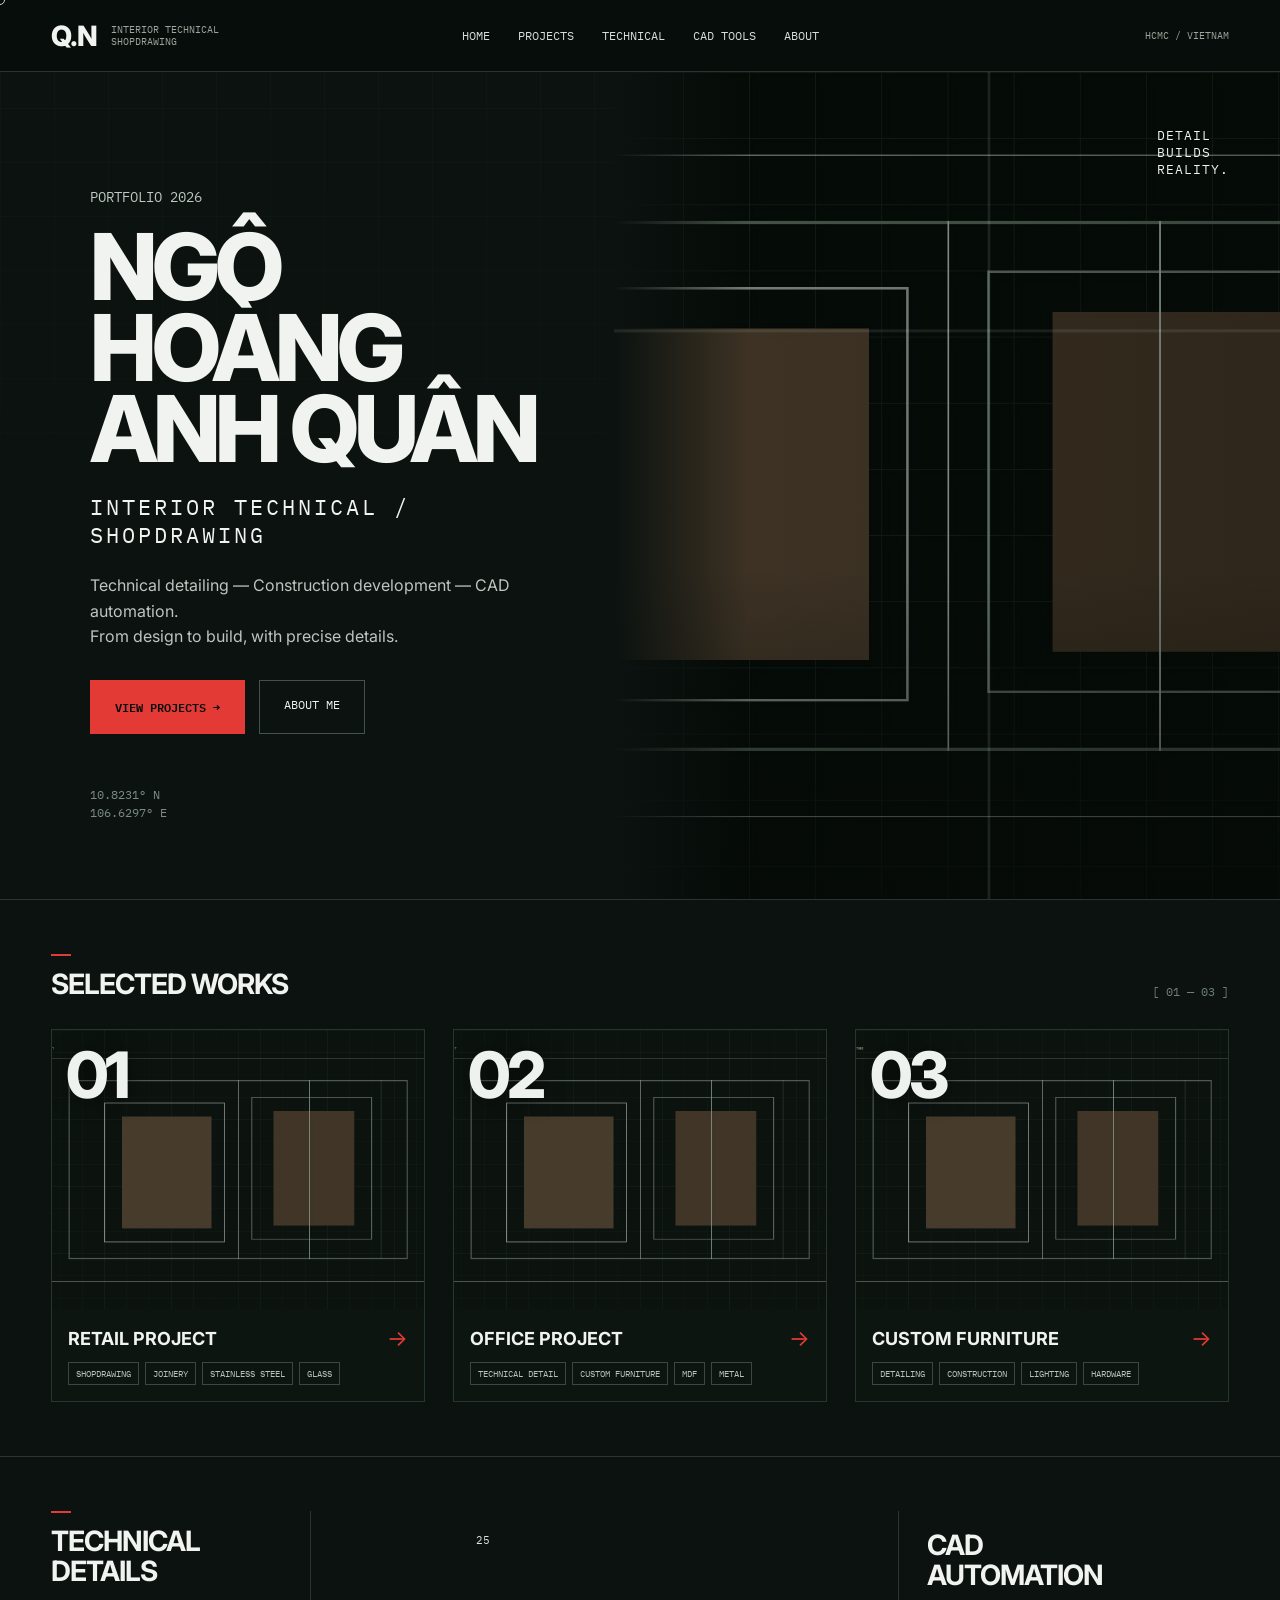
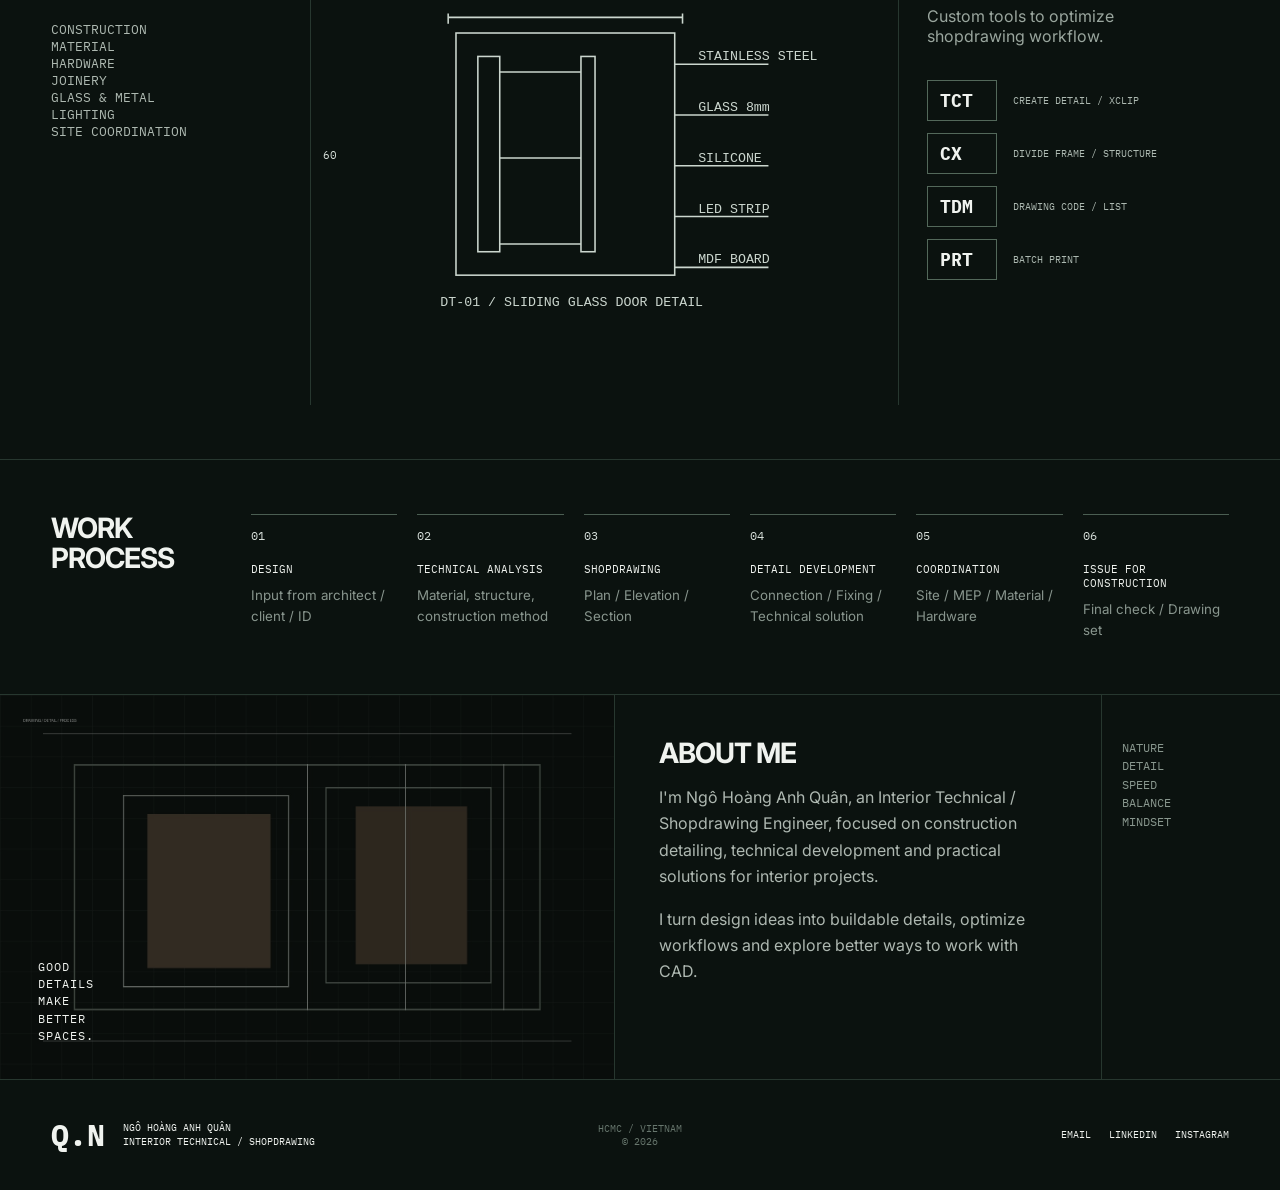
==== index.html @ d8dce6d5 "Add files via upload" ====
<!DOCTYPE html>
<html lang="vi">
<head>
  <meta charset="UTF-8" />
  <meta name="viewport" content="width=device-width, initial-scale=1.0" />
  <meta name="theme-color" content="#0b120f" />
  <title>Ngô Hoàng Anh Quân — Interior Technical / Shopdrawing</title>
  <link rel="preconnect" href="https://fonts.googleapis.com">
  <link rel="preconnect" href="https://fonts.gstatic.com" crossorigin>
  <link href="https://fonts.googleapis.com/css2?family=IBM+Plex+Mono:wght@400;500;600&family=Inter:wght@400;500;600;700;800&display=swap" rel="stylesheet">
  <link rel="stylesheet" href="style.css" />
</head>
<body>
  <div class="cursor-dot" aria-hidden="true"></div>
  <div class="page-grid" aria-hidden="true"></div>

  <header class="site-header">
    <a class="brand" href="#home">
      <span class="brand-mark">Q.N</span>
      <span class="brand-sub">INTERIOR TECHNICAL<br>SHOPDRAWING</span>
    </a>

    <nav class="desktop-nav">
      <a href="#home">HOME</a>
      <a href="#projects">PROJECTS</a>
      <a href="#details">TECHNICAL</a>
      <a href="#tools">CAD TOOLS</a>
      <a href="#about">ABOUT</a>
    </nav>

    <div class="header-meta">HCMC / VIETNAM</div>
    <button class="menu-btn" aria-label="Mở menu">☰</button>
  </header>

  <div class="mobile-menu">
    <a href="#home">HOME</a>
    <a href="#projects">PROJECTS</a>
    <a href="#details">TECHNICAL DETAILS</a>
    <a href="#tools">CAD TOOLS</a>
    <a href="#about">ABOUT</a>
    <a href="#contact">CONTACT</a>
  </div>

  <main>
    <section class="hero" id="home">
      <div class="hero-left">
        <div class="eyebrow">PORTFOLIO 2026</div>
        <h1>NGÔ HOÀNG<br>ANH QUÂN</h1>
        <div class="role">INTERIOR TECHNICAL / SHOPDRAWING</div>
        <p class="hero-copy">
          Technical detailing — Construction development — CAD automation.<br>
          From design to build, with precise details.
        </p>
        <div class="hero-actions">
          <a class="btn btn-primary" href="#projects">VIEW PROJECTS →</a>
          <a class="btn btn-ghost" href="#about">ABOUT ME</a>
        </div>
        <div class="coordinates mono">10.8231° N<br>106.6297° E</div>
      </div>

      <div class="hero-visual">
        <div class="hero-image-wrap">
          <img src="assets/hero.jpg" alt="Không gian nội thất kỹ thuật" />
          <div class="blueprint-overlay"></div>
        </div>
        <div class="side-note mono">DETAIL<br>BUILDS<br>REALITY.</div>
      </div>
    </section>

    <section class="section projects-section" id="projects">
      <div class="section-head">
        <div>
          <span class="accent-line"></span>
          <h2>SELECTED WORKS</h2>
        </div>
        <span class="mono faint">[ 01 — 03 ]</span>
      </div>

      <div class="project-grid">
        <article class="project-card">
          <div class="project-image">
            <img src="assets/project-01.jpg" alt="Retail project">
            <div class="project-number">01</div>
          </div>
          <div class="project-body">
            <div class="project-title-row">
              <h3>RETAIL PROJECT</h3><span>→</span>
            </div>
            <div class="tags">
              <span>SHOPDRAWING</span><span>JOINERY</span><span>STAINLESS STEEL</span><span>GLASS</span>
            </div>
          </div>
        </article>

        <article class="project-card">
          <div class="project-image">
            <img src="assets/project-02.jpg" alt="Office project">
            <div class="project-number">02</div>
          </div>
          <div class="project-body">
            <div class="project-title-row">
              <h3>OFFICE PROJECT</h3><span>→</span>
            </div>
            <div class="tags">
              <span>TECHNICAL DETAIL</span><span>CUSTOM FURNITURE</span><span>MDF</span><span>METAL</span>
            </div>
          </div>
        </article>

        <article class="project-card">
          <div class="project-image">
            <img src="assets/project-03.jpg" alt="Custom furniture">
            <div class="project-number">03</div>
          </div>
          <div class="project-body">
            <div class="project-title-row">
              <h3>CUSTOM FURNITURE</h3><span>→</span>
            </div>
            <div class="tags">
              <span>DETAILING</span><span>CONSTRUCTION</span><span>LIGHTING</span><span>HARDWARE</span>
            </div>
          </div>
        </article>
      </div>
    </section>

    <section class="section technical-section" id="details">
      <div class="technical-intro">
        <span class="accent-line"></span>
        <h2>TECHNICAL<br>DETAILS</h2>
        <ul class="technical-list">
          <li>CONSTRUCTION</li>
          <li>MATERIAL</li>
          <li>HARDWARE</li>
          <li>JOINERY</li>
          <li>GLASS & METAL</li>
          <li>LIGHTING</li>
          <li>SITE COORDINATION</li>
        </ul>
      </div>

      <div class="detail-drawing">
        <div class="dimension d1">25</div>
        <div class="dimension d2">60</div>
        <svg viewBox="0 0 700 500" role="img" aria-label="Technical section illustration">
          <g fill="none" stroke="currentColor" stroke-width="2">
            <rect x="160" y="90" width="280" height="310"/>
            <rect x="188" y="120" width="28" height="250"/>
            <rect x="320" y="120" width="18" height="250"/>
            <line x1="216" y1="140" x2="320" y2="140"/>
            <line x1="216" y1="250" x2="320" y2="250"/>
            <line x1="216" y1="360" x2="320" y2="360"/>
            <line x1="440" y1="130" x2="560" y2="130"/>
            <line x1="440" y1="195" x2="560" y2="195"/>
            <line x1="440" y1="260" x2="560" y2="260"/>
            <line x1="440" y1="325" x2="560" y2="325"/>
            <line x1="440" y1="390" x2="560" y2="390"/>
            <line x1="150" y1="70" x2="450" y2="70"/>
            <line x1="150" y1="65" x2="150" y2="78"/>
            <line x1="450" y1="65" x2="450" y2="78"/>
          </g>
          <g fill="currentColor" font-family="monospace" font-size="17">
            <text x="470" y="125">STAINLESS STEEL</text>
            <text x="470" y="190">GLASS 8mm</text>
            <text x="470" y="255">SILICONE</text>
            <text x="470" y="320">LED STRIP</text>
            <text x="470" y="385">MDF BOARD</text>
            <text x="140" y="440">DT-01 / SLIDING GLASS DOOR DETAIL</text>
          </g>
        </svg>
      </div>

      <aside class="cad-tools" id="tools">
        <h2>CAD<br>AUTOMATION</h2>
        <p>Custom tools to optimize shopdrawing workflow.</p>
        <div class="tool-list mono">
          <div><strong>TCT</strong><span>CREATE DETAIL / XCLIP</span></div>
          <div><strong>CX</strong><span>DIVIDE FRAME / STRUCTURE</span></div>
          <div><strong>TDM</strong><span>DRAWING CODE / LIST</span></div>
          <div><strong>PRT</strong><span>BATCH PRINT</span></div>
        </div>
      </aside>
    </section>

    <section class="section process-section">
      <div class="process-title">
        <h2>WORK<br>PROCESS</h2>
      </div>
      <div class="process-grid">
        <div><span>01</span><strong>DESIGN</strong><small>Input from architect / client / ID</small></div>
        <div><span>02</span><strong>TECHNICAL ANALYSIS</strong><small>Material, structure, construction method</small></div>
        <div><span>03</span><strong>SHOPDRAWING</strong><small>Plan / Elevation / Section</small></div>
        <div><span>04</span><strong>DETAIL DEVELOPMENT</strong><small>Connection / Fixing / Technical solution</small></div>
        <div><span>05</span><strong>COORDINATION</strong><small>Site / MEP / Material / Hardware</small></div>
        <div><span>06</span><strong>ISSUE FOR CONSTRUCTION</strong><small>Final check / Drawing set</small></div>
      </div>
    </section>

    <section class="section about-section" id="about">
      <div class="about-image">
        <img src="assets/about.jpg" alt="Bản vẽ kỹ thuật và dụng cụ">
        <div class="about-quote">GOOD<br>DETAILS<br>MAKE<br>BETTER<br>SPACES.</div>
      </div>
      <div class="about-copy">
        <h2>ABOUT ME</h2>
        <p>
          I'm Ngô Hoàng Anh Quân, an Interior Technical / Shopdrawing Engineer,
          focused on construction detailing, technical development and practical
          solutions for interior projects.
        </p>
        <p>
          I turn design ideas into buildable details, optimize workflows and explore
          better ways to work with CAD.
        </p>
      </div>
      <div class="about-side mono">NATURE<br>DETAIL<br>SPEED<br>BALANCE<br>MINDSET</div>
    </section>
  </main>

  <footer id="contact">
    <div>
      <strong class="footer-mark">Q.N</strong>
      <span>NGÔ HOÀNG ANH QUÂN<br>INTERIOR TECHNICAL / SHOPDRAWING</span>
    </div>
    <div class="mono footer-center">HCMC / VIETNAM<br>© 2026</div>
    <div class="footer-links">
      <a href="mailto:your@email.com">EMAIL</a>
      <a href="#">LINKEDIN</a>
      <a href="#">INSTAGRAM</a>
    </div>
  </footer>

  <script src="script.js"></script>
</body>
</html>
---- style.css ----
:root{
  --bg:#0b120f;
  --bg2:#111a15;
  --panel:#121d17;
  --text:#f0f3ef;
  --muted:#9ca69e;
  --green:#6f8c72;
  --line:#27372f;
  --red:#e43a35;
  --white:#ffffff;
}
*{box-sizing:border-box}
html{scroll-behavior:smooth}
body{
  margin:0;
  font-family:Inter,system-ui,sans-serif;
  background:var(--bg);
  color:var(--text);
  overflow-x:hidden;
}
a{color:inherit;text-decoration:none}
img{display:block;width:100%}
.mono{font-family:"IBM Plex Mono",monospace}
.page-grid{
  position:fixed; inset:0; pointer-events:none; z-index:-1;
  background:
    linear-gradient(rgba(90,120,96,.07) 1px,transparent 1px),
    linear-gradient(90deg,rgba(90,120,96,.07) 1px,transparent 1px);
  background-size:54px 54px;
  mask-image:linear-gradient(to bottom,rgba(0,0,0,.8),transparent 90%);
}
.site-header{
  position:sticky; top:0; z-index:30;
  height:72px; padding:0 4vw;
  display:grid; grid-template-columns:1fr auto 1fr;
  align-items:center;
  background:rgba(7,13,10,.85);
  border-bottom:1px solid var(--line);
  backdrop-filter:blur(14px);
}
.brand{display:flex;align-items:center;gap:14px}
.brand-mark{font-size:28px;font-weight:800;letter-spacing:-1px}
.brand-sub{font:10px/1.2 "IBM Plex Mono";color:var(--muted)}
.desktop-nav{display:flex;gap:28px;font:12px "IBM Plex Mono"}
.desktop-nav a{position:relative;padding:27px 0;color:#d8ded9}
.desktop-nav a:after{
  content:"";position:absolute;left:0;bottom:19px;width:0;height:2px;background:var(--red);transition:.25s;
}
.desktop-nav a:hover:after{width:100%}
.header-meta{justify-self:end;font:10px "IBM Plex Mono";color:var(--muted)}
.menu-btn{display:none;background:none;border:0;color:white;font-size:24px}
.mobile-menu{
  display:none; position:fixed; top:72px; left:0; right:0; z-index:29;
  background:#0d1511;border-bottom:1px solid var(--line);padding:20px 4vw;
}
.mobile-menu a{display:block;padding:14px 0;font:14px "IBM Plex Mono";border-bottom:1px solid #1d2a22}

.hero{
  min-height:calc(100vh - 72px);
  display:grid; grid-template-columns:48% 52%;
  border-bottom:1px solid var(--line);
}
.hero-left{
  padding:7vw 4vw 4vw 7vw;
  position:relative;
  display:flex;flex-direction:column;justify-content:center;
}
.eyebrow{font:14px "IBM Plex Mono";color:#bec9c1;margin-bottom:20px}
.hero h1{
  font-size:clamp(58px,7.2vw,120px);
  line-height:.88;margin:0 0 24px;letter-spacing:-5px;font-weight:800;
}
.role{font:clamp(16px,1.7vw,27px) "IBM Plex Mono";letter-spacing:3px}
.hero-copy{color:#bcc5bf;line-height:1.6;font-size:16px;margin:24px 0 30px}
.hero-actions{display:flex;gap:14px}
.btn{padding:16px 24px;border:1px solid #425249;font:12px "IBM Plex Mono"}
.btn-primary{background:var(--red);border-color:var(--red);color:#080a09;font-weight:600}
.btn:hover{transform:translateY(-2px)}
.coordinates{margin-top:52px;color:#7d8b82;font-size:12px;line-height:1.5}
.hero-visual{position:relative;min-height:620px}
.hero-image-wrap{position:absolute;inset:0;overflow:hidden}
.hero-image-wrap:after{
  content:"";position:absolute;inset:0;
  background:linear-gradient(90deg,var(--bg),transparent 20%,rgba(4,8,6,.15)),linear-gradient(to top,rgba(5,10,7,.6),transparent 40%);
}
.hero-image-wrap img{height:100%;object-fit:cover;filter:saturate(.72) contrast(1.08) brightness(.72)}
.blueprint-overlay{
  position:absolute;inset:0;z-index:2;
  background:
   linear-gradient(90deg,transparent 56%,rgba(224,240,229,.15) 56.3%,transparent 56.6%),
   linear-gradient(transparent 31%,rgba(224,240,229,.12) 31.3%,transparent 31.6%);
}
.side-note{position:absolute;right:4vw;top:55px;z-index:3;font-size:13px;letter-spacing:1px}

.section{padding:54px 4vw;border-bottom:1px solid var(--line)}
.section-head{display:flex;align-items:end;justify-content:space-between;margin-bottom:30px}
.section-head h2,.technical-section h2,.about-section h2,.process-section h2{
  margin:0;font-size:28px;line-height:1.05;letter-spacing:-1px
}
.accent-line{display:block;width:20px;height:2px;background:var(--red);margin-bottom:14px}
.faint{color:#718077;font-size:12px}

.project-grid{display:grid;grid-template-columns:repeat(3,1fr);gap:28px}
.project-card{border:1px solid #26372e;background:rgba(14,23,18,.7);transition:.25s}
.project-card:hover{transform:translateY(-6px);border-color:#5f7566}
.project-image{position:relative;aspect-ratio:4/3;overflow:hidden}
.project-image img{height:100%;object-fit:cover;filter:saturate(.75) brightness(.8);transition:.35s}
.project-card:hover img{transform:scale(1.03);filter:saturate(.9) brightness(.9)}
.project-number{
  position:absolute;left:14px;top:6px;font-size:64px;font-weight:800;letter-spacing:-4px;
  color:#eef2ef;text-shadow:0 1px 20px rgba(0,0,0,.5)
}
.project-body{padding:16px}
.project-title-row{display:flex;justify-content:space-between;align-items:center}
.project-title-row h3{margin:0;font-size:18px}
.project-title-row span{color:var(--red);font-size:22px}
.tags{display:flex;flex-wrap:wrap;gap:6px;margin-top:11px}
.tags span{border:1px solid #384a3f;padding:5px 7px;font:9px "IBM Plex Mono";color:#b8c2bb}

.technical-section{
  display:grid;grid-template-columns:22% 50% 28%;padding-left:4vw;padding-right:4vw
}
.technical-intro{padding-right:28px}
.technical-list{list-style:none;padding:35px 0 0;margin:0;color:#aeb9b1;line-height:1.6;font:13px "IBM Plex Mono"}
.detail-drawing{position:relative;border-left:1px solid var(--line);border-right:1px solid var(--line);padding:20px;color:#cbd6ce}
.detail-drawing svg{width:100%;height:100%;min-height:450px}
.dimension{position:absolute;font:11px "IBM Plex Mono";color:#d9e2dc}
.d1{left:28%;top:22px}.d2{left:12px;top:48%}
.cad-tools{padding:20px 0 20px 28px}
.cad-tools p{color:#9aa69e;max-width:260px}
.tool-list{margin-top:34px}
.tool-list div{display:grid;grid-template-columns:70px 1fr;gap:16px;align-items:center;margin:12px 0}
.tool-list strong{border:1px solid #53685a;padding:8px 12px;font-size:18px}
.tool-list span{font-size:10px;color:#adb9b1}

.process-section{display:grid;grid-template-columns:160px 1fr;gap:40px}
.process-grid{display:grid;grid-template-columns:repeat(6,1fr);gap:20px}
.process-grid div{position:relative;padding-top:10px}
.process-grid div:before{content:"";position:absolute;top:0;left:0;right:0;height:1px;background:#4b5e52}
.process-grid span{font:12px "IBM Plex Mono";color:#d7dfda}
.process-grid strong{display:block;margin:18px 0 8px;font:11px "IBM Plex Mono"}
.process-grid small{color:#89968e;line-height:1.4}

.about-section{display:grid;grid-template-columns:48% 38% 14%;padding:0}
.about-image{position:relative;min-height:330px}
.about-image img{height:100%;object-fit:cover;filter:saturate(.6) brightness(.58)}
.about-quote{position:absolute;left:38px;bottom:34px;font:12px/1.45 "IBM Plex Mono";letter-spacing:1px}
.about-copy{padding:44px 44px;border-left:1px solid var(--line)}
.about-copy p{color:#aeb8b1;line-height:1.65;max-width:650px}
.about-side{padding:44px 20px;border-left:1px solid var(--line);color:#89978e;font-size:12px;line-height:1.55}

footer{
  min-height:110px;padding:24px 4vw;
  display:grid;grid-template-columns:1fr 1fr 1fr;align-items:center;
}
footer>div:first-child{display:flex;align-items:center;gap:18px;font:10px/1.4 "IBM Plex Mono"}
.footer-mark{font-size:30px}
.footer-center{text-align:center;color:#67766d;font-size:10px}
.footer-links{display:flex;justify-content:flex-end;gap:18px;font:10px "IBM Plex Mono"}
.footer-links a:hover{color:var(--red)}
.cursor-dot{
  width:10px;height:10px;border:1px solid #d7e1da;border-radius:50%;
  position:fixed;z-index:99;pointer-events:none;transform:translate(-50%,-50%);
  mix-blend-mode:difference;
}

@media (max-width: 980px){
  .desktop-nav,.header-meta{display:none}.menu-btn{display:block;justify-self:end}
  .site-header{grid-template-columns:1fr auto}
  .hero{grid-template-columns:1fr}.hero-left{padding:80px 6vw 50px}
  .hero-visual{min-height:56vh}.project-grid{grid-template-columns:1fr 1fr}
  .technical-section{grid-template-columns:1fr}
  .detail-drawing{border:1px solid var(--line);margin:28px 0}
  .cad-tools{padding-left:0}
  .process-section{grid-template-columns:1fr}.process-grid{grid-template-columns:repeat(2,1fr)}
  .about-section{grid-template-columns:1fr}.about-copy,.about-side{border-left:0;border-top:1px solid var(--line)}
  footer{grid-template-columns:1fr;gap:18px;text-align:left}.footer-center{text-align:left}.footer-links{justify-content:flex-start}
}
@media (max-width: 620px){
  .brand-sub{display:none}.hero-left{padding-top:64px}
  .hero h1{font-size:17vw;letter-spacing:-3px}.role{font-size:12px;letter-spacing:2px}
  .hero-copy{font-size:14px}.hero-actions{flex-direction:column}.btn{text-align:center}
  .coordinates{display:none}.hero-visual{min-height:46vh}
  .section{padding:40px 5vw}.project-grid{grid-template-columns:1fr}
  .process-grid{grid-template-columns:1fr}.technical-list{columns:2}
  .detail-drawing{padding:8px}.detail-drawing svg{min-height:330px}
  .about-copy{padding:36px 5vw}.about-side{display:none}
  .cursor-dot{display:none}
}
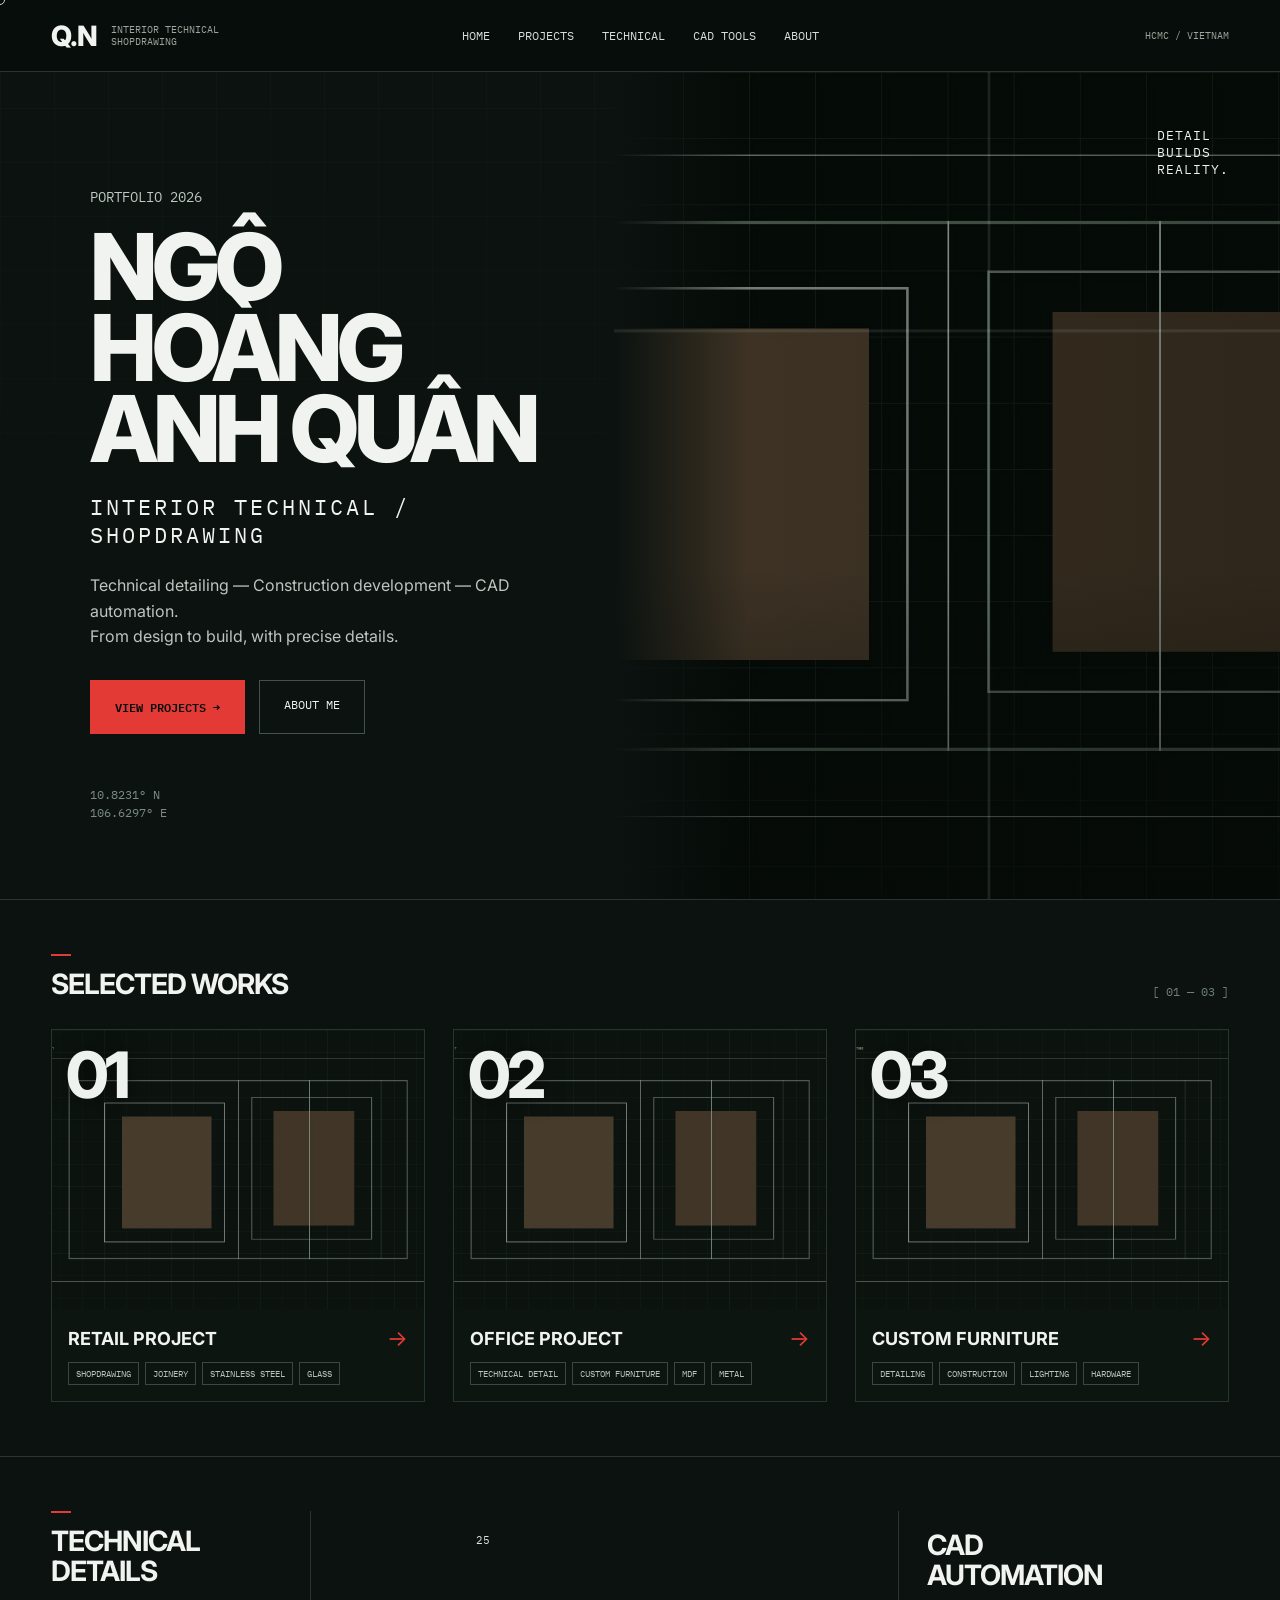
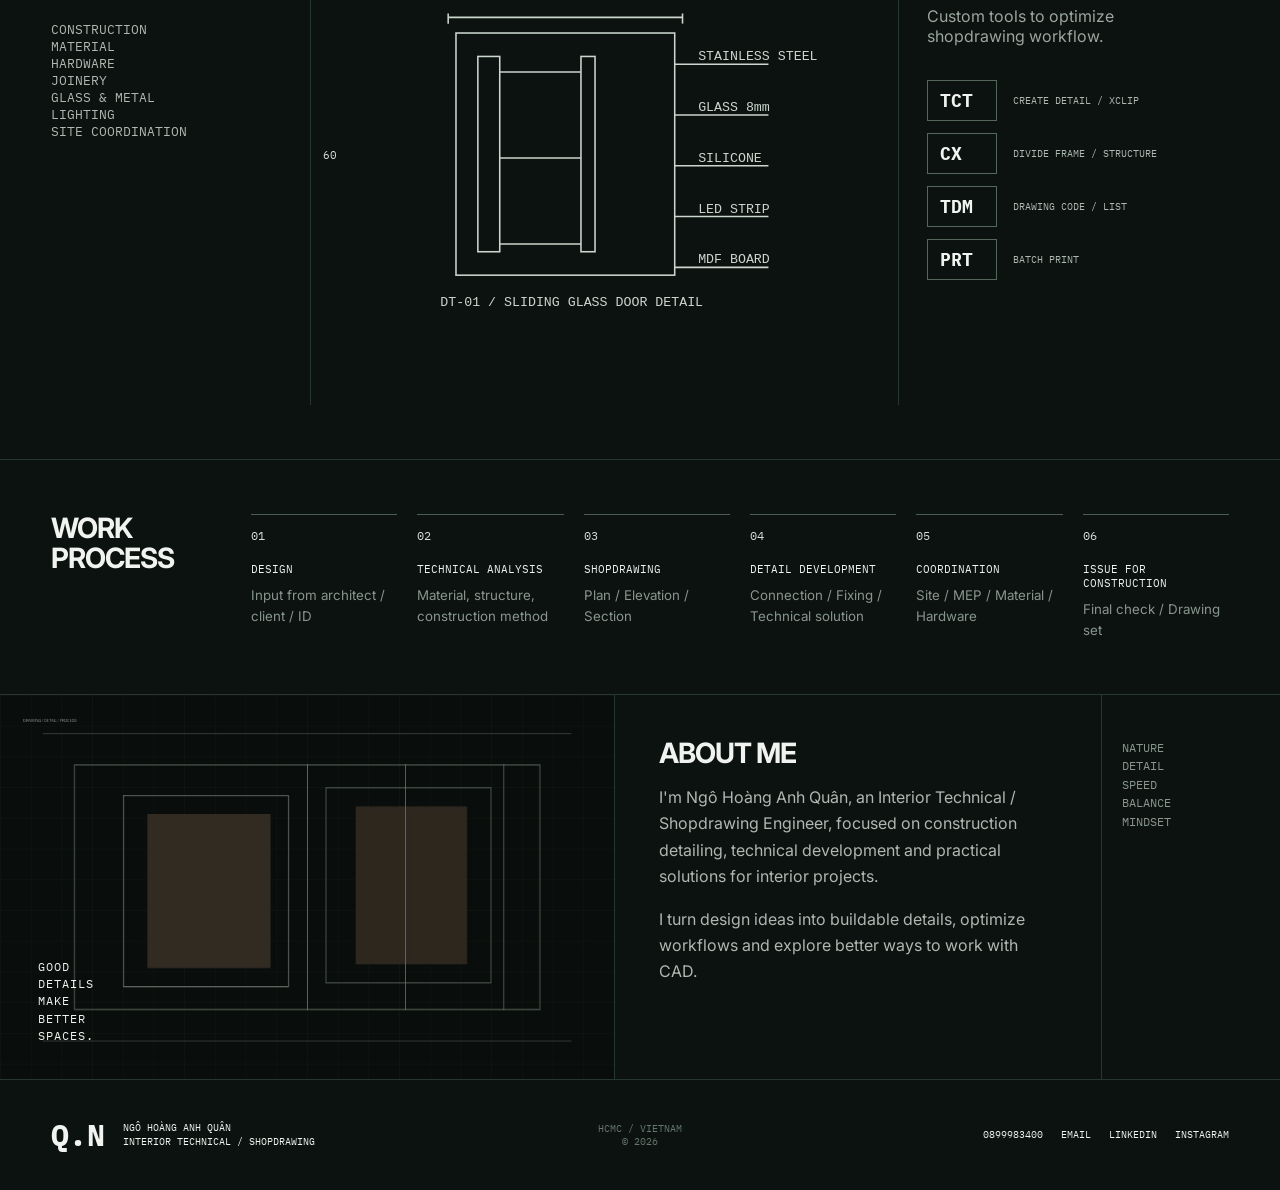
==== commit 45a76d28: "Add phone number to portfolio footer" ====
--- a/index.html
+++ b/index.html
@@ -224,6 +224,7 @@
     </div>
     <div class="mono footer-center">HCMC / VIETNAM<br>© 2026</div>
     <div class="footer-links">
+      <a href="tel:0899983400">0899983400</a>
       <a href="mailto:your@email.com">EMAIL</a>
       <a href="#">LINKEDIN</a>
       <a href="#">INSTAGRAM</a>
